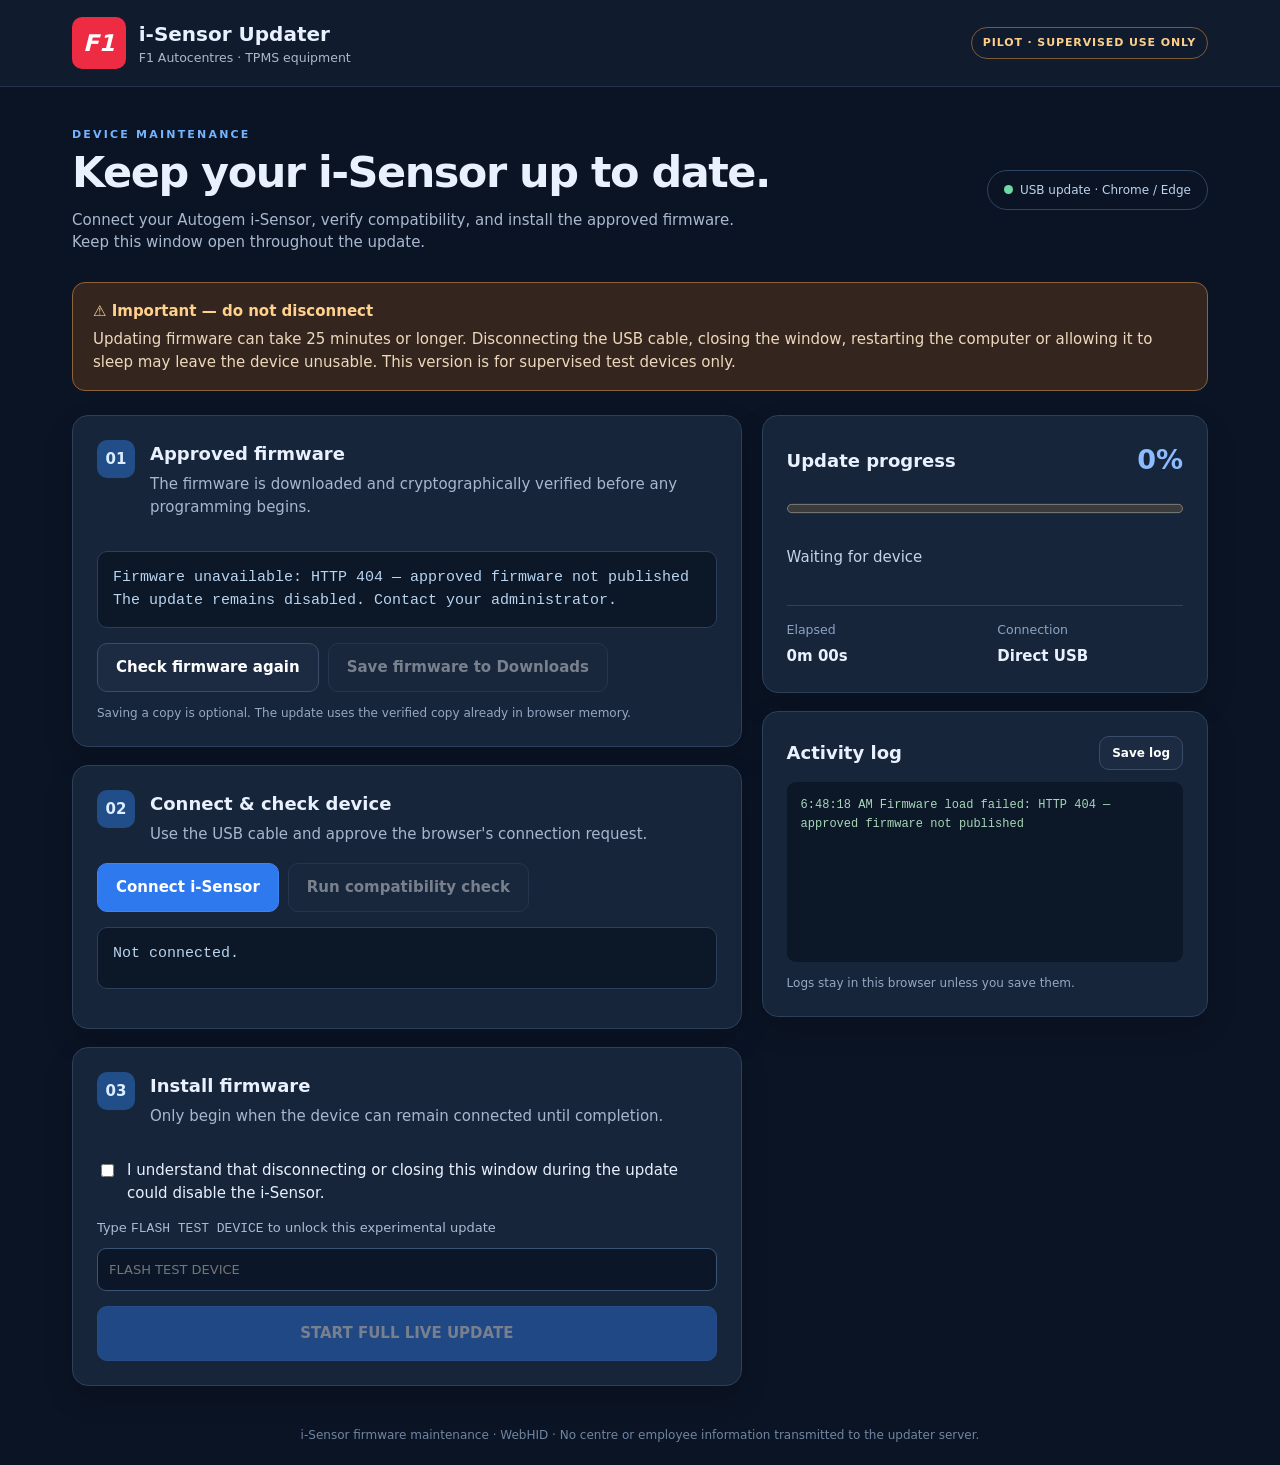
==== isensor/index.html @ 773f0289 "Add F1 i-Sensor firmware updater" ====
<!doctype html><html lang="en-GB"><head><meta charset="utf-8"><meta name="viewport" content="width=device-width,initial-scale=1"><meta name="theme-color" content="#0b1424"><meta name="referrer" content="no-referrer"><title>i-Sensor Firmware Updater | F1 Autocentres</title><link rel="manifest" href="./manifest.webmanifest"><link rel="stylesheet" href="./styles.css"></head><body>
<header class="top"><div class="wrap head"><div class="brand"><span class="logo">F1</span><div><strong>i-Sensor Updater</strong><small>F1 Autocentres · TPMS equipment</small></div></div><span class="chip">PILOT · SUPERVISED USE ONLY</span></div></header>
<main class="wrap"><div class="intro"><div><p class="eyebrow">DEVICE MAINTENANCE</p><h1>Keep your i-Sensor up to date.</h1><p>Connect your Autogem i-Sensor, verify compatibility, and install the approved firmware. Keep this window open throughout the update.</p></div><div class="status"><span class="pulse"></span><span>USB update · Chrome / Edge</span></div></div>
<div class="warning"><strong>⚠ Important — do not disconnect</strong><p>Updating firmware can take 25 minutes or longer. Disconnecting the USB cable, closing the window, restarting the computer or allowing it to sleep may leave the device unusable. This version is for supervised test devices only.</p></div>
<div class="columns"><div class="maincol">
<section class="panel"><div class="step"><span class="number">01</span><div><h2>Approved firmware</h2><p>The firmware is downloaded and cryptographically verified before any programming begins.</p></div></div><pre id="prepared" class="readout">Checking approved firmware…</pre><div class="actions"><button id="reload" class="secondary">Check firmware again</button><button id="download" class="secondary" disabled>Save firmware to Downloads</button></div><p class="hint">Saving a copy is optional. The update uses the verified copy already in browser memory.</p></section>
<section class="panel"><div class="step"><span class="number">02</span><div><h2>Connect & check device</h2><p>Use the USB cable and approve the browser's connection request.</p></div></div><div class="actions"><button id="connect">Connect i-Sensor</button><button id="preflight" disabled class="secondary">Run compatibility check</button></div><pre id="device" class="readout">Not connected.</pre></section>
<section class="panel"><div class="step"><span class="number">03</span><div><h2>Install firmware</h2><p>Only begin when the device can remain connected until completion.</p></div></div><label class="check"><input id="consent" type="checkbox"> I understand that disconnecting or closing this window during the update could disable the i-Sensor.</label><label class="phrase">Type <code>FLASH TEST DEVICE</code> to unlock this experimental update<input id="phrase" autocomplete="off" placeholder="FLASH TEST DEVICE"></label><button id="flash" disabled class="primary">START FULL LIVE UPDATE</button></section>
</div><aside class="sidecol"><section class="panel monitor"><div class="monitor-head"><h2>Update progress</h2><strong id="pct">0%</strong></div><progress id="progress" value="0" max="100"></progress><p id="phase">Waiting for device</p><div class="metrics"><div><small>Elapsed</small><strong id="elapsed">0m 00s</strong></div><div><small>Connection</small><strong>Direct USB</strong></div></div><div id="safety" class="activewarning" hidden>⚠ UPDATE IN PROGRESS — DO NOT CLOSE, REFRESH OR UNPLUG.</div></section><section class="panel"><div class="monitor-head"><h2>Activity log</h2><button id="export" class="secondary small">Save log</button></div><pre id="log" class="log"></pre><p class="hint">Logs stay in this browser unless you save them.</p></section></aside></div><footer>i-Sensor firmware maintenance · WebHID · No centre or employee information transmitted to the updater server.</footer></main><script src="./updater.js" defer></script></body></html>
---- isensor/styles.css ----
*{box-sizing:border-box}body{margin:0;background:#0b1424;color:#e9f1ff;font:15px/1.5 system-ui,-apple-system,Segoe UI,sans-serif}button,input{font:inherit}button{background:#2e79ed;border:1px solid #3d83f2;color:white;border-radius:10px;padding:12px 18px;cursor:pointer;font-weight:700}button:hover:not(:disabled){filter:brightness(1.13)}button:disabled{opacity:.42;cursor:not-allowed}.secondary{background:#1c2b42;border-color:#3a4c67}.small{padding:7px 12px;font-size:12px}.wrap{max-width:1180px;margin:auto;padding:0 22px}.top{border-bottom:1px solid #24334b;background:#101c2e}.head{display:flex;justify-content:space-between;align-items:center;min-height:86px;gap:20px}.brand{display:flex;gap:13px;align-items:center}.brand strong{display:block;font-size:20px}.brand small{display:block;color:#aab9cf}.logo{background:#ed2b42;color:white;font-size:23px;font-weight:900;font-style:italic;padding:9px 11px;border-radius:10px}.chip{font-size:11px;letter-spacing:.08em;font-weight:800;color:#ffcf88;border:1px solid #7d5a31;border-radius:100px;padding:7px 11px}.intro{display:flex;justify-content:space-between;align-items:center;gap:30px;margin:40px 0 28px}.intro h1{font-size:clamp(28px,4vw,43px);line-height:1.15;margin:4px 0 12px;letter-spacing:-.035em}.intro p{color:#a9b9d0;max-width:690px;margin:0}.eyebrow{color:#73b4ff!important;font-size:11px;font-weight:900;letter-spacing:.2em}.status{border:1px solid #304560;border-radius:30px;padding:10px 16px;white-space:nowrap;color:#bdd2ed;font-size:12px}.pulse{display:inline-block;width:9px;height:9px;background:#6fd9a4;border-radius:50%;margin-right:7px}.warning{background:#34261e;border:1px solid #8c633a;border-radius:13px;padding:17px 20px;margin-bottom:24px}.warning strong{color:#ffd18c}.warning p{margin:6px 0 0;color:#eed8bd}.columns{display:grid;grid-template-columns:minmax(0,1.5fr) minmax(310px,1fr);gap:20px}.panel{background:#17253a;border:1px solid #2c405b;border-radius:16px;padding:24px;margin-bottom:18px;box-shadow:0 12px 30px #0002}.step{display:flex;gap:15px;align-items:flex-start}.number{display:grid;place-items:center;min-width:38px;height:38px;background:#214d89;color:#dceeff;border-radius:10px;font-weight:800}.step h2,.panel h2{font-size:18px;margin:0}.step p{color:#a7b7ce;margin:6px 0 18px}.readout{white-space:pre-wrap;overflow-wrap:anywhere;background:#0c1728;border:1px solid #2b3f59;padding:15px;border-radius:10px;color:#b9d4ef;min-height:62px}.actions{display:flex;gap:9px;flex-wrap:wrap}.hint{color:#95a8c2;font-size:12px;margin:12px 0 0}.check{display:flex;align-items:flex-start;gap:10px;margin:14px 0}.check input{margin-top:5px;accent-color:#4c91fa}.phrase{display:block;color:#aabbd2;font-size:13px}.phrase input{display:block;margin:9px 0 15px;background:#0b1729;border:1px solid #3b5472;border-radius:9px;padding:11px;color:white;width:100%}.primary{width:100%;padding:15px}.monitor-head{display:flex;justify-content:space-between;align-items:center;gap:10px}.monitor-head strong{font-size:27px;color:#8cbcff}progress{width:100%;height:19px;margin:18px 0 10px;accent-color:#3989ff}.monitor #phase{color:#c4d3e8;min-height:44px}.metrics{display:flex;gap:25px;border-top:1px solid #2e415a;padding-top:15px}.metrics div{flex:1}.metrics small{display:block;color:#8ca4c3}.metrics strong{display:block;margin-top:5px}.activewarning{background:#562b24;border:1px solid #e18a55;border-radius:9px;padding:12px;margin-top:20px;font-weight:900;color:#ffe1c6}.log{white-space:pre-wrap;overflow-wrap:anywhere;max-height:360px;min-height:180px;overflow:auto;font:12px/1.65 ui-monospace,Consolas,monospace;color:#a8d6b9;background:#0c1728;padding:14px;border-radius:9px}footer{text-align:center;padding:22px;color:#7185a1;font-size:12px}@media(max-width:820px){.columns{grid-template-columns:1fr}.intro{display:block}.status{display:inline-block;margin-top:20px}.chip{font-size:9px}.panel{padding:18px}}
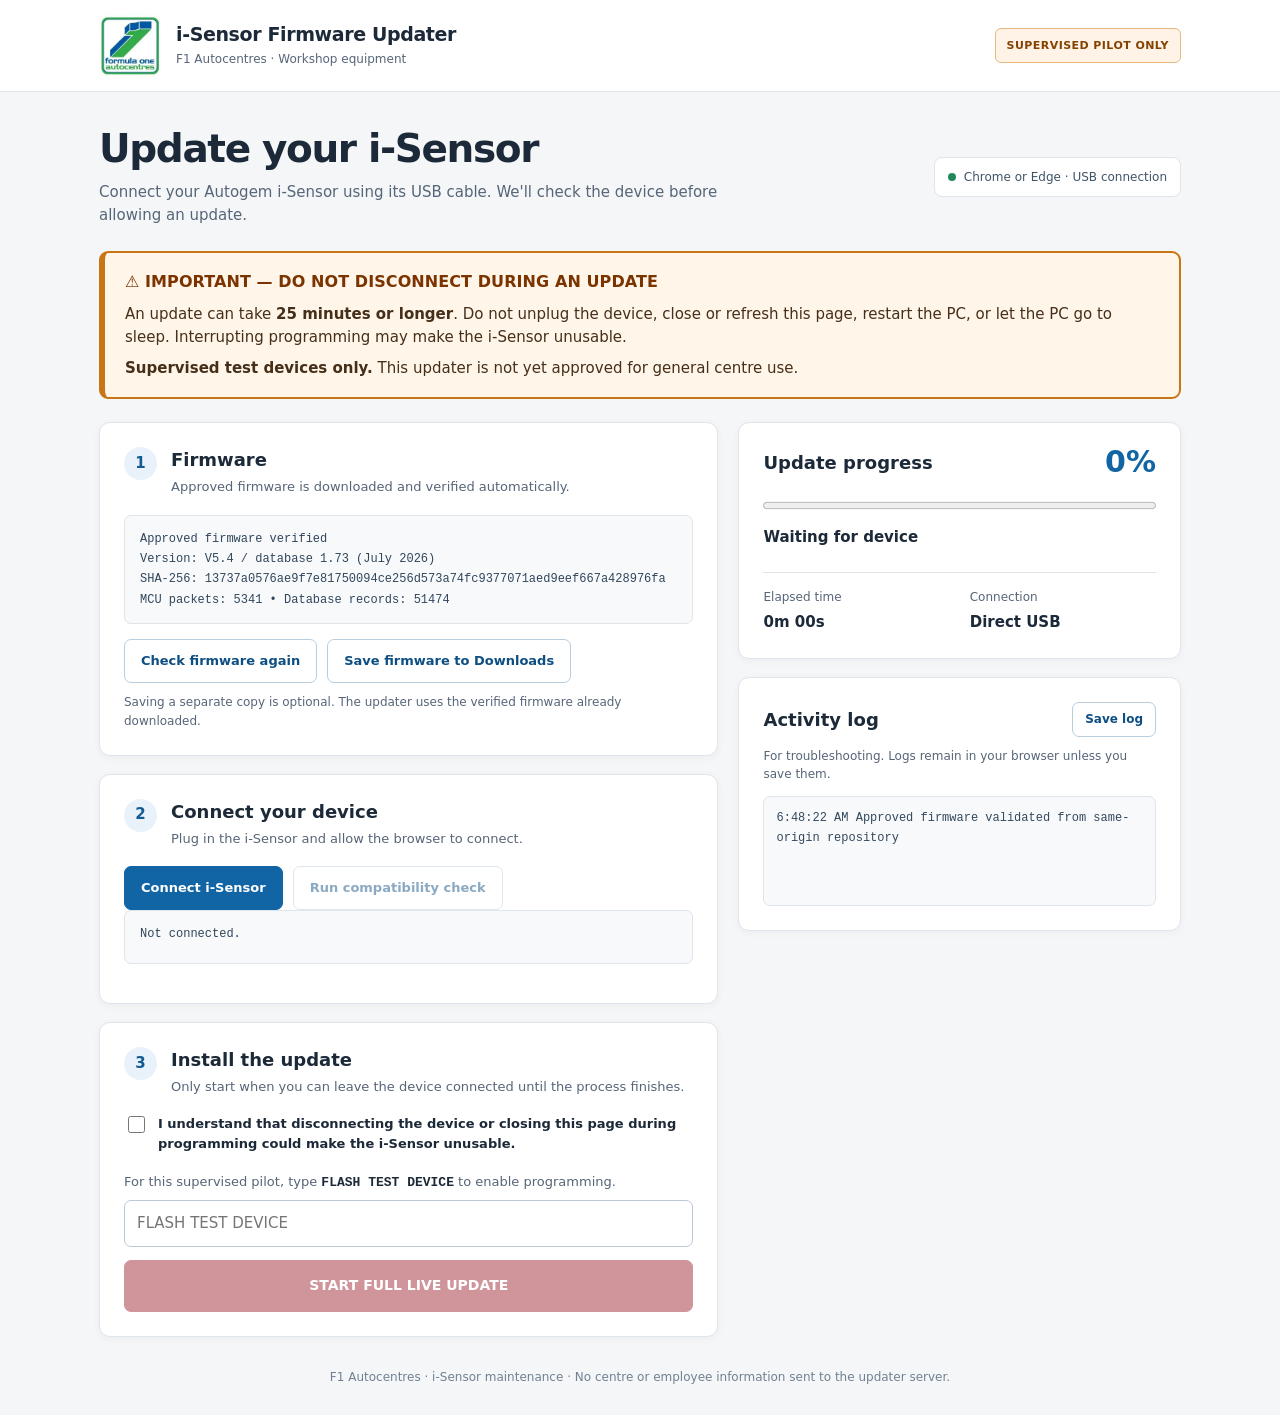
==== commit 660b973e: "Add F1 i-Sensor firmware updater v4" ====
--- a/isensor/index.html
+++ b/isensor/index.html
@@ -1,9 +1,81 @@
-<!doctype html><html lang="en-GB"><head><meta charset="utf-8"><meta name="viewport" content="width=device-width,initial-scale=1"><meta name="theme-color" content="#0b1424"><meta name="referrer" content="no-referrer"><title>i-Sensor Firmware Updater | F1 Autocentres</title><link rel="manifest" href="./manifest.webmanifest"><link rel="stylesheet" href="./styles.css"></head><body>
-<header class="top"><div class="wrap head"><div class="brand"><span class="logo">F1</span><div><strong>i-Sensor Updater</strong><small>F1 Autocentres · TPMS equipment</small></div></div><span class="chip">PILOT · SUPERVISED USE ONLY</span></div></header>
-<main class="wrap"><div class="intro"><div><p class="eyebrow">DEVICE MAINTENANCE</p><h1>Keep your i-Sensor up to date.</h1><p>Connect your Autogem i-Sensor, verify compatibility, and install the approved firmware. Keep this window open throughout the update.</p></div><div class="status"><span class="pulse"></span><span>USB update · Chrome / Edge</span></div></div>
-<div class="warning"><strong>⚠ Important — do not disconnect</strong><p>Updating firmware can take 25 minutes or longer. Disconnecting the USB cable, closing the window, restarting the computer or allowing it to sleep may leave the device unusable. This version is for supervised test devices only.</p></div>
-<div class="columns"><div class="maincol">
-<section class="panel"><div class="step"><span class="number">01</span><div><h2>Approved firmware</h2><p>The firmware is downloaded and cryptographically verified before any programming begins.</p></div></div><pre id="prepared" class="readout">Checking approved firmware…</pre><div class="actions"><button id="reload" class="secondary">Check firmware again</button><button id="download" class="secondary" disabled>Save firmware to Downloads</button></div><p class="hint">Saving a copy is optional. The update uses the verified copy already in browser memory.</p></section>
-<section class="panel"><div class="step"><span class="number">02</span><div><h2>Connect & check device</h2><p>Use the USB cable and approve the browser's connection request.</p></div></div><div class="actions"><button id="connect">Connect i-Sensor</button><button id="preflight" disabled class="secondary">Run compatibility check</button></div><pre id="device" class="readout">Not connected.</pre></section>
-<section class="panel"><div class="step"><span class="number">03</span><div><h2>Install firmware</h2><p>Only begin when the device can remain connected until completion.</p></div></div><label class="check"><input id="consent" type="checkbox"> I understand that disconnecting or closing this window during the update could disable the i-Sensor.</label><label class="phrase">Type <code>FLASH TEST DEVICE</code> to unlock this experimental update<input id="phrase" autocomplete="off" placeholder="FLASH TEST DEVICE"></label><button id="flash" disabled class="primary">START FULL LIVE UPDATE</button></section>
-</div><aside class="sidecol"><section class="panel monitor"><div class="monitor-head"><h2>Update progress</h2><strong id="pct">0%</strong></div><progress id="progress" value="0" max="100"></progress><p id="phase">Waiting for device</p><div class="metrics"><div><small>Elapsed</small><strong id="elapsed">0m 00s</strong></div><div><small>Connection</small><strong>Direct USB</strong></div></div><div id="safety" class="activewarning" hidden>⚠ UPDATE IN PROGRESS — DO NOT CLOSE, REFRESH OR UNPLUG.</div></section><section class="panel"><div class="monitor-head"><h2>Activity log</h2><button id="export" class="secondary small">Save log</button></div><pre id="log" class="log"></pre><p class="hint">Logs stay in this browser unless you save them.</p></section></aside></div><footer>i-Sensor firmware maintenance · WebHID · No centre or employee information transmitted to the updater server.</footer></main><script src="./updater.js" defer></script></body></html>+<!doctype html>
+<html lang="en-GB">
+<head>
+  <meta charset="utf-8">
+  <meta name="viewport" content="width=device-width, initial-scale=1">
+  <meta name="theme-color" content="#ffffff">
+  <meta name="referrer" content="no-referrer">
+  <title>i-Sensor Firmware Updater | F1 Autocentres</title>
+  <link rel="manifest" href="./manifest.webmanifest">
+  <link rel="stylesheet" href="./styles.css">
+</head>
+<body>
+  <header class="top">
+    <div class="wrap head">
+      <div class="brand">
+        <img class="logo" src="./f1-autocentres-logo.webp" alt="Formula One Autocentres" width="62" height="67">
+        <div><strong>i-Sensor Firmware Updater</strong><small>F1 Autocentres · Workshop equipment</small></div>
+      </div>
+      <span class="chip">SUPERVISED PILOT ONLY</span>
+    </div>
+  </header>
+
+  <main class="wrap">
+    <div class="intro">
+      <div>
+        <h1>Update your i-Sensor</h1>
+        <p>Connect your Autogem i-Sensor using its USB cable. We'll check the device before allowing an update.</p>
+      </div>
+      <div class="status"><span class="pulse"></span>Chrome or Edge · USB connection</div>
+    </div>
+
+    <div class="warning" role="alert">
+      <strong>⚠ IMPORTANT — DO NOT DISCONNECT DURING AN UPDATE</strong>
+      <p>An update can take <b>25 minutes or longer</b>. Do not unplug the device, close or refresh this page, restart the PC, or let the PC go to sleep. Interrupting programming may make the i-Sensor unusable.</p>
+      <p><b>Supervised test devices only.</b> This updater is not yet approved for general centre use.</p>
+    </div>
+
+    <div class="columns">
+      <div class="maincol">
+        <section class="panel">
+          <div class="step"><span class="number">1</span><div><h2>Firmware</h2><p>Approved firmware is downloaded and verified automatically.</p></div></div>
+          <pre id="prepared" class="readout" aria-live="polite">Checking approved firmware…</pre>
+          <div class="actions"><button id="reload" class="secondary">Check firmware again</button><button id="download" class="secondary" disabled>Save firmware to Downloads</button></div>
+          <p class="hint">Saving a separate copy is optional. The updater uses the verified firmware already downloaded.</p>
+        </section>
+
+        <section class="panel">
+          <div class="step"><span class="number">2</span><div><h2>Connect your device</h2><p>Plug in the i-Sensor and allow the browser to connect.</p></div></div>
+          <div class="actions"><button id="connect">Connect i-Sensor</button><button id="preflight" class="secondary" disabled>Run compatibility check</button></div>
+          <pre id="device" class="readout" aria-live="polite">Not connected.</pre>
+        </section>
+
+        <section class="panel install-panel">
+          <div class="step"><span class="number">3</span><div><h2>Install the update</h2><p>Only start when you can leave the device connected until the process finishes.</p></div></div>
+          <label class="check"><input id="consent" type="checkbox"><span>I understand that disconnecting the device or closing this page during programming could make the i-Sensor unusable.</span></label>
+          <label class="phrase" for="phrase">For this supervised pilot, type <code>FLASH TEST DEVICE</code> to enable programming.</label>
+          <input id="phrase" autocomplete="off" placeholder="FLASH TEST DEVICE">
+          <button id="flash" class="primary" disabled>START FULL LIVE UPDATE</button>
+        </section>
+      </div>
+
+      <aside class="sidecol">
+        <section class="panel monitor">
+          <div class="monitor-head"><h2>Update progress</h2><strong id="pct">0%</strong></div>
+          <progress id="progress" value="0" max="100"></progress>
+          <p id="phase" aria-live="polite">Waiting for device</p>
+          <div class="metrics"><div><small>Elapsed time</small><strong id="elapsed">0m 00s</strong></div><div><small>Connection</small><strong>Direct USB</strong></div></div>
+          <div id="safety" class="activewarning" role="alert" hidden>⚠ UPDATE IN PROGRESS — DO NOT CLOSE, REFRESH OR UNPLUG.</div>
+        </section>
+        <section class="panel technical">
+          <div class="monitor-head"><h2>Activity log</h2><button id="export" class="secondary small">Save log</button></div>
+          <p class="hint">For troubleshooting. Logs remain in your browser unless you save them.</p>
+          <pre id="log" class="log" aria-live="off"></pre>
+        </section>
+      </aside>
+    </div>
+    <footer>F1 Autocentres · i-Sensor maintenance · No centre or employee information sent to the updater server.</footer>
+  </main>
+  <script src="./updater.js" defer></script>
+</body>
+</html>
--- a/isensor/styles.css
+++ b/isensor/styles.css
@@ -1 +1,55 @@
-*{box-sizing:border-box}body{margin:0;background:#0b1424;color:#e9f1ff;font:15px/1.5 system-ui,-apple-system,Segoe UI,sans-serif}button,input{font:inherit}button{background:#2e79ed;border:1px solid #3d83f2;color:white;border-radius:10px;padding:12px 18px;cursor:pointer;font-weight:700}button:hover:not(:disabled){filter:brightness(1.13)}button:disabled{opacity:.42;cursor:not-allowed}.secondary{background:#1c2b42;border-color:#3a4c67}.small{padding:7px 12px;font-size:12px}.wrap{max-width:1180px;margin:auto;padding:0 22px}.top{border-bottom:1px solid #24334b;background:#101c2e}.head{display:flex;justify-content:space-between;align-items:center;min-height:86px;gap:20px}.brand{display:flex;gap:13px;align-items:center}.brand strong{display:block;font-size:20px}.brand small{display:block;color:#aab9cf}.logo{background:#ed2b42;color:white;font-size:23px;font-weight:900;font-style:italic;padding:9px 11px;border-radius:10px}.chip{font-size:11px;letter-spacing:.08em;font-weight:800;color:#ffcf88;border:1px solid #7d5a31;border-radius:100px;padding:7px 11px}.intro{display:flex;justify-content:space-between;align-items:center;gap:30px;margin:40px 0 28px}.intro h1{font-size:clamp(28px,4vw,43px);line-height:1.15;margin:4px 0 12px;letter-spacing:-.035em}.intro p{color:#a9b9d0;max-width:690px;margin:0}.eyebrow{color:#73b4ff!important;font-size:11px;font-weight:900;letter-spacing:.2em}.status{border:1px solid #304560;border-radius:30px;padding:10px 16px;white-space:nowrap;color:#bdd2ed;font-size:12px}.pulse{display:inline-block;width:9px;height:9px;background:#6fd9a4;border-radius:50%;margin-right:7px}.warning{background:#34261e;border:1px solid #8c633a;border-radius:13px;padding:17px 20px;margin-bottom:24px}.warning strong{color:#ffd18c}.warning p{margin:6px 0 0;color:#eed8bd}.columns{display:grid;grid-template-columns:minmax(0,1.5fr) minmax(310px,1fr);gap:20px}.panel{background:#17253a;border:1px solid #2c405b;border-radius:16px;padding:24px;margin-bottom:18px;box-shadow:0 12px 30px #0002}.step{display:flex;gap:15px;align-items:flex-start}.number{display:grid;place-items:center;min-width:38px;height:38px;background:#214d89;color:#dceeff;border-radius:10px;font-weight:800}.step h2,.panel h2{font-size:18px;margin:0}.step p{color:#a7b7ce;margin:6px 0 18px}.readout{white-space:pre-wrap;overflow-wrap:anywhere;background:#0c1728;border:1px solid #2b3f59;padding:15px;border-radius:10px;color:#b9d4ef;min-height:62px}.actions{display:flex;gap:9px;flex-wrap:wrap}.hint{color:#95a8c2;font-size:12px;margin:12px 0 0}.check{display:flex;align-items:flex-start;gap:10px;margin:14px 0}.check input{margin-top:5px;accent-color:#4c91fa}.phrase{display:block;color:#aabbd2;font-size:13px}.phrase input{display:block;margin:9px 0 15px;background:#0b1729;border:1px solid #3b5472;border-radius:9px;padding:11px;color:white;width:100%}.primary{width:100%;padding:15px}.monitor-head{display:flex;justify-content:space-between;align-items:center;gap:10px}.monitor-head strong{font-size:27px;color:#8cbcff}progress{width:100%;height:19px;margin:18px 0 10px;accent-color:#3989ff}.monitor #phase{color:#c4d3e8;min-height:44px}.metrics{display:flex;gap:25px;border-top:1px solid #2e415a;padding-top:15px}.metrics div{flex:1}.metrics small{display:block;color:#8ca4c3}.metrics strong{display:block;margin-top:5px}.activewarning{background:#562b24;border:1px solid #e18a55;border-radius:9px;padding:12px;margin-top:20px;font-weight:900;color:#ffe1c6}.log{white-space:pre-wrap;overflow-wrap:anywhere;max-height:360px;min-height:180px;overflow:auto;font:12px/1.65 ui-monospace,Consolas,monospace;color:#a8d6b9;background:#0c1728;padding:14px;border-radius:9px}footer{text-align:center;padding:22px;color:#7185a1;font-size:12px}@media(max-width:820px){.columns{grid-template-columns:1fr}.intro{display:block}.status{display:inline-block;margin-top:20px}.chip{font-size:9px}.panel{padding:18px}}+:root{color-scheme:light;--ink:#1c2938;--muted:#576578;--line:#dfe5eb;--blue:#1265a5;--blue-dark:#0d4e83;--red:#a31f2b;--bg:#f4f6f8;--panel:#fff}
+*{box-sizing:border-box}
+body{margin:0;background:var(--bg);color:var(--ink);font:15px/1.55 system-ui,-apple-system,"Segoe UI",Arial,sans-serif}
+button,input{font:inherit}
+.wrap{max-width:1130px;margin:auto;padding:0 24px}
+.top{background:#fff;border-bottom:1px solid var(--line)}
+.head{min-height:91px;display:flex;align-items:center;justify-content:space-between;gap:20px}
+.brand{display:flex;align-items:center;gap:15px;min-width:0}
+.logo{width:62px;height:67px;object-fit:contain;flex-shrink:0}
+.brand strong{display:block;font-size:19px;line-height:1.3;letter-spacing:-.02em}
+.brand small{display:block;color:var(--muted);font-size:12px;margin-top:3px}
+.chip{display:inline-block;background:#fff3e7;border:1px solid #e8b87d;color:#844200;border-radius:6px;padding:8px 11px;font-size:11px;font-weight:800;letter-spacing:.04em;white-space:nowrap}
+.intro{display:flex;align-items:center;justify-content:space-between;gap:25px;margin:34px 0 23px}
+.intro h1{font-size:clamp(28px,3.6vw,39px);line-height:1.16;letter-spacing:-.035em;margin:0 0 10px}
+.intro p{max-width:670px;margin:0;color:var(--muted)}
+.status{flex-shrink:0;color:#3f5368;border:1px solid var(--line);background:#fff;border-radius:8px;padding:10px 13px;font-size:12px}
+.pulse{display:inline-block;width:8px;height:8px;border-radius:50%;background:#23885c;margin-right:8px}
+.warning{background:#fff5e9;border:2px solid #c87516;border-left-width:6px;border-radius:9px;padding:17px 20px;margin-bottom:23px}
+.warning strong{display:block;font-size:16px;color:#7b3300;letter-spacing:.005em}
+.warning p{margin:8px 0 0;color:#462f19}
+.columns{display:grid;grid-template-columns:minmax(0,1.4fr) minmax(310px,1fr);gap:20px;align-items:start}
+.panel{background:var(--panel);border:1px solid var(--line);border-radius:11px;padding:24px;margin-bottom:18px;box-shadow:0 2px 9px #1c29380a}
+.step{display:flex;align-items:flex-start;gap:14px;margin-bottom:17px}
+.number{display:grid;place-items:center;flex:0 0 33px;height:33px;border-radius:50%;background:#e9f2fa;color:#125b93;font-weight:800}
+.step h2,.panel h2{font-size:18px;margin:0;line-height:1.4}
+.step p{color:var(--muted);margin:5px 0 0;font-size:13px}
+.readout{white-space:pre-wrap;overflow-wrap:anywhere;max-height:230px;overflow:auto;background:#f7f9fb;border:1px solid var(--line);padding:13px 15px;border-radius:7px;color:#31465b;min-height:54px;font:12px/1.7 ui-monospace,SFMono-Regular,Consolas,monospace;margin:0 0 15px}
+.actions{display:flex;flex-wrap:wrap;gap:10px}
+button{background:var(--blue);border:1px solid var(--blue);color:white;border-radius:7px;padding:11px 16px;cursor:pointer;font-weight:700;font-size:13px;min-height:43px}
+button:hover:not(:disabled){background:var(--blue-dark);border-color:var(--blue-dark)}
+button:focus-visible,input:focus-visible{outline:3px solid #77b6e4;outline-offset:2px}
+button:disabled{opacity:.48;cursor:not-allowed}
+button.secondary{background:#fff;color:var(--blue-dark);border-color:#b9cddd}
+button.secondary:hover:not(:disabled){background:#edf5fb}
+button.small{font-size:12px;padding:7px 12px;min-height:34px}
+.hint{font-size:12px;color:var(--muted);margin:10px 0 0}
+.check{display:flex;align-items:flex-start;gap:10px;margin:13px 0 17px;font-size:13px;font-weight:600}
+.check input{width:17px;height:17px;flex-shrink:0;margin-top:2px;accent-color:var(--blue)}
+.phrase{display:block;font-size:13px;color:var(--muted);margin-bottom:7px}
+.phrase code{color:var(--ink);font-weight:800}
+#phrase{display:block;width:100%;padding:11px 12px;background:#fff;color:var(--ink);border:1px solid #b9c8d6;border-radius:7px;margin-bottom:13px}
+.primary{width:100%;background:#9d2430;border-color:#9d2430;padding:14px 18px;font-size:14px}
+.primary:hover:not(:disabled){background:#7c1924;border-color:#7c1924}
+.monitor-head{display:flex;align-items:center;justify-content:space-between;gap:10px}
+.monitor-head strong{font-size:30px;line-height:1;color:var(--blue);font-variant-numeric:tabular-nums}
+progress{display:block;width:100%;height:15px;margin:21px 0 13px;accent-color:#2076b3}
+#phase{font-weight:600;min-height:28px;margin:0 0 18px}
+.metrics{display:flex;gap:20px;border-top:1px solid var(--line);padding-top:15px}
+.metrics div{flex:1}.metrics small{display:block;color:var(--muted);font-size:12px}.metrics strong{display:block;margin-top:4px}
+.activewarning{background:#fff0ed;border:2px solid #b3261e;color:#8a1712;border-radius:7px;padding:13px;margin-top:18px;font-weight:900}
+[hidden]{display:none!important}
+.log{white-space:pre-wrap;overflow-wrap:anywhere;overflow:auto;max-height:270px;min-height:110px;background:#f7f9fb;border:1px solid var(--line);border-radius:7px;padding:12px;color:#34495d;font:12px/1.65 ui-monospace,Consolas,monospace;margin:12px 0 0}
+footer{text-align:center;color:#718092;font-size:12px;padding:13px 0 30px}
+@media(max-width:850px){.columns{grid-template-columns:1fr}.intro{display:block}.status{display:inline-block;margin-top:16px}.panel{padding:19px}}
+@media(max-width:530px){.wrap{padding:0 15px}.head{min-height:82px}.logo{width:48px;height:52px}.brand strong{font-size:15px}.brand small{font-size:11px}.chip{font-size:9px;padding:6px}.intro{margin:25px 0 20px}.warning{padding:14px}.actions button{flex:1 1 100%}}
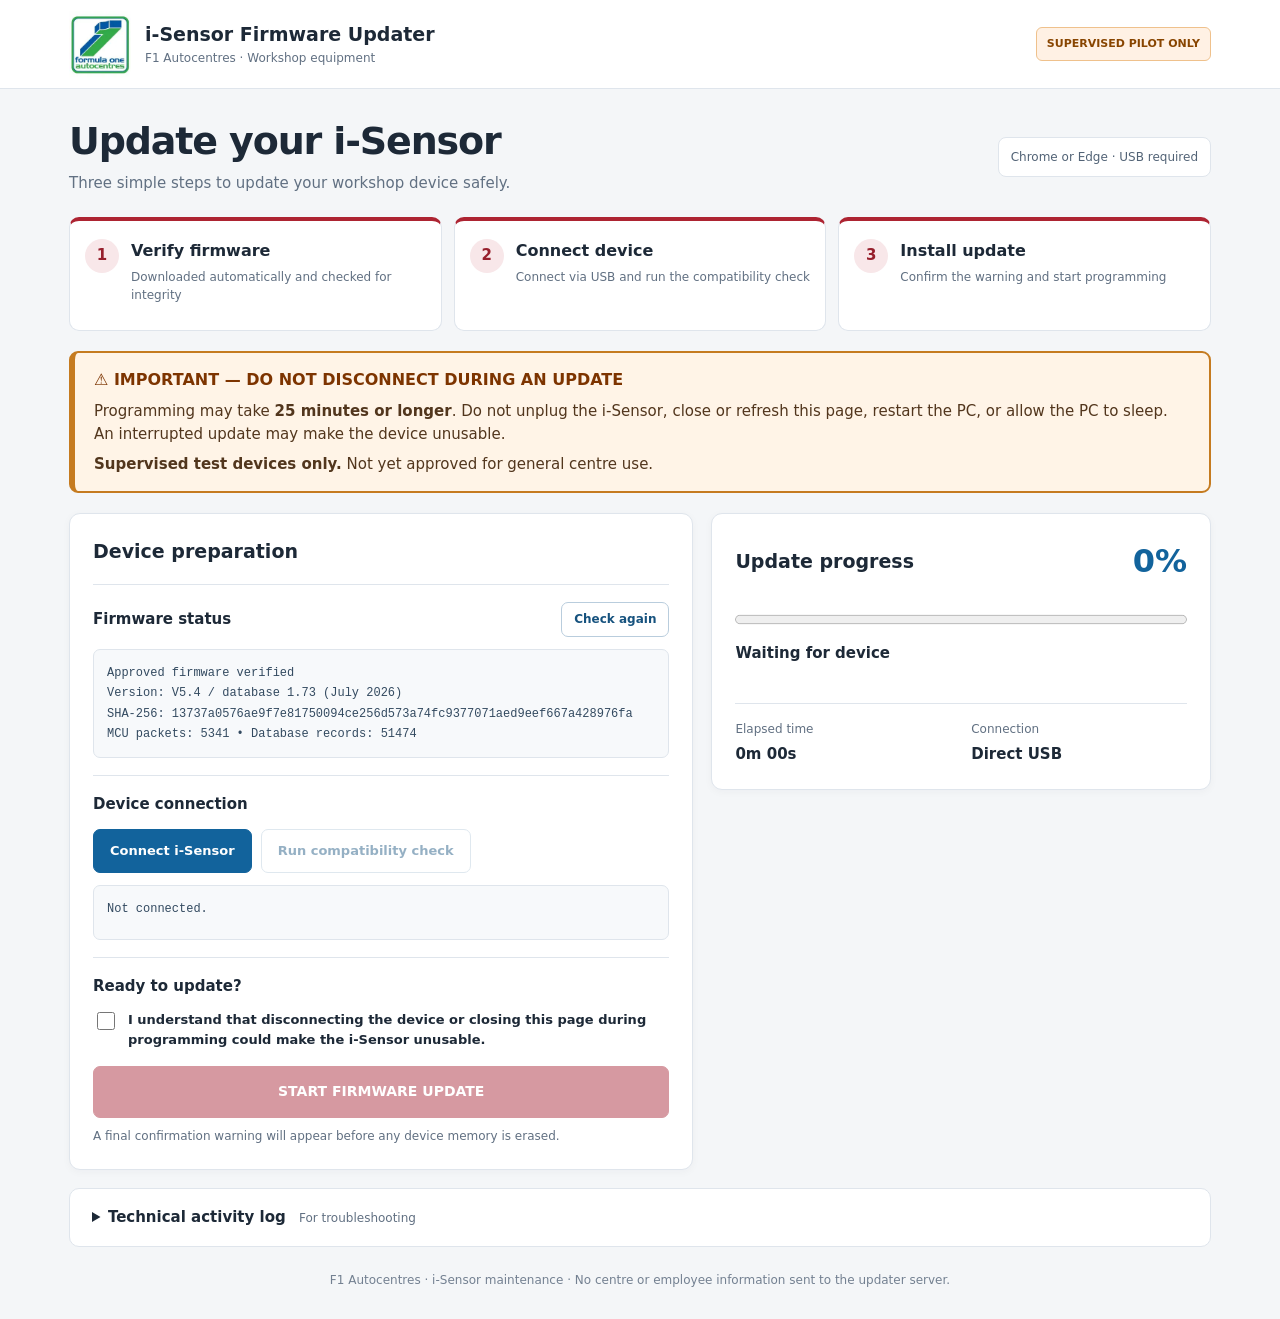
==== commit 6b48e047: "Add F1 i-Sensor firmware updater v5" ====
--- a/isensor/index.html
+++ b/isensor/index.html
@@ -1,81 +1,38 @@
 <!doctype html>
 <html lang="en-GB">
 <head>
-  <meta charset="utf-8">
-  <meta name="viewport" content="width=device-width, initial-scale=1">
-  <meta name="theme-color" content="#ffffff">
-  <meta name="referrer" content="no-referrer">
-  <title>i-Sensor Firmware Updater | F1 Autocentres</title>
-  <link rel="manifest" href="./manifest.webmanifest">
-  <link rel="stylesheet" href="./styles.css">
+<meta charset="utf-8">
+<meta name="viewport" content="width=device-width,initial-scale=1">
+<meta name="theme-color" content="#ffffff">
+<meta name="referrer" content="no-referrer">
+<title>i-Sensor Firmware Updater | F1 Autocentres</title>
+<link rel="manifest" href="./manifest.webmanifest">
+<link rel="stylesheet" href="./styles.css">
 </head>
 <body>
-  <header class="top">
-    <div class="wrap head">
-      <div class="brand">
-        <img class="logo" src="./f1-autocentres-logo.webp" alt="Formula One Autocentres" width="62" height="67">
-        <div><strong>i-Sensor Firmware Updater</strong><small>F1 Autocentres · Workshop equipment</small></div>
-      </div>
-      <span class="chip">SUPERVISED PILOT ONLY</span>
-    </div>
-  </header>
-
-  <main class="wrap">
-    <div class="intro">
-      <div>
-        <h1>Update your i-Sensor</h1>
-        <p>Connect your Autogem i-Sensor using its USB cable. We'll check the device before allowing an update.</p>
-      </div>
-      <div class="status"><span class="pulse"></span>Chrome or Edge · USB connection</div>
-    </div>
-
-    <div class="warning" role="alert">
-      <strong>⚠ IMPORTANT — DO NOT DISCONNECT DURING AN UPDATE</strong>
-      <p>An update can take <b>25 minutes or longer</b>. Do not unplug the device, close or refresh this page, restart the PC, or let the PC go to sleep. Interrupting programming may make the i-Sensor unusable.</p>
-      <p><b>Supervised test devices only.</b> This updater is not yet approved for general centre use.</p>
-    </div>
-
-    <div class="columns">
-      <div class="maincol">
-        <section class="panel">
-          <div class="step"><span class="number">1</span><div><h2>Firmware</h2><p>Approved firmware is downloaded and verified automatically.</p></div></div>
-          <pre id="prepared" class="readout" aria-live="polite">Checking approved firmware…</pre>
-          <div class="actions"><button id="reload" class="secondary">Check firmware again</button><button id="download" class="secondary" disabled>Save firmware to Downloads</button></div>
-          <p class="hint">Saving a separate copy is optional. The updater uses the verified firmware already downloaded.</p>
-        </section>
-
-        <section class="panel">
-          <div class="step"><span class="number">2</span><div><h2>Connect your device</h2><p>Plug in the i-Sensor and allow the browser to connect.</p></div></div>
-          <div class="actions"><button id="connect">Connect i-Sensor</button><button id="preflight" class="secondary" disabled>Run compatibility check</button></div>
-          <pre id="device" class="readout" aria-live="polite">Not connected.</pre>
-        </section>
-
-        <section class="panel install-panel">
-          <div class="step"><span class="number">3</span><div><h2>Install the update</h2><p>Only start when you can leave the device connected until the process finishes.</p></div></div>
-          <label class="check"><input id="consent" type="checkbox"><span>I understand that disconnecting the device or closing this page during programming could make the i-Sensor unusable.</span></label>
-          <label class="phrase" for="phrase">For this supervised pilot, type <code>FLASH TEST DEVICE</code> to enable programming.</label>
-          <input id="phrase" autocomplete="off" placeholder="FLASH TEST DEVICE">
-          <button id="flash" class="primary" disabled>START FULL LIVE UPDATE</button>
-        </section>
-      </div>
-
-      <aside class="sidecol">
-        <section class="panel monitor">
-          <div class="monitor-head"><h2>Update progress</h2><strong id="pct">0%</strong></div>
-          <progress id="progress" value="0" max="100"></progress>
-          <p id="phase" aria-live="polite">Waiting for device</p>
-          <div class="metrics"><div><small>Elapsed time</small><strong id="elapsed">0m 00s</strong></div><div><small>Connection</small><strong>Direct USB</strong></div></div>
-          <div id="safety" class="activewarning" role="alert" hidden>⚠ UPDATE IN PROGRESS — DO NOT CLOSE, REFRESH OR UNPLUG.</div>
-        </section>
-        <section class="panel technical">
-          <div class="monitor-head"><h2>Activity log</h2><button id="export" class="secondary small">Save log</button></div>
-          <p class="hint">For troubleshooting. Logs remain in your browser unless you save them.</p>
-          <pre id="log" class="log" aria-live="off"></pre>
-        </section>
-      </aside>
-    </div>
-    <footer>F1 Autocentres · i-Sensor maintenance · No centre or employee information sent to the updater server.</footer>
-  </main>
-  <script src="./updater.js" defer></script>
-</body>
-</html>
+<header class="top"><div class="wrap head">
+<div class="brand"><img class="logo" src="./f1-autocentres-logo.webp" alt="F1 Autocentres" width="62" height="67"><div><strong>i-Sensor Firmware Updater</strong><small>F1 Autocentres · Workshop equipment</small></div></div>
+<span class="chip">SUPERVISED PILOT ONLY</span>
+</div></header>
+<main class="wrap">
+<div class="intro"><div><h1>Update your i-Sensor</h1><p>Three simple steps to update your workshop device safely.</p></div><span class="browser">Chrome or Edge · USB required</span></div>
+<div class="steps" aria-label="Update steps">
+<section class="step-card"><span class="step-number">1</span><div><h2>Verify firmware</h2><p>Downloaded automatically and checked for integrity</p></div></section>
+<section class="step-card"><span class="step-number">2</span><div><h2>Connect device</h2><p>Connect via USB and run the compatibility check</p></div></section>
+<section class="step-card"><span class="step-number">3</span><div><h2>Install update</h2><p>Confirm the warning and start programming</p></div></section>
+</div>
+<div class="warning" role="alert"><strong>⚠ IMPORTANT — DO NOT DISCONNECT DURING AN UPDATE</strong><p>Programming may take <b>25 minutes or longer</b>. Do not unplug the i-Sensor, close or refresh this page, restart the PC, or allow the PC to sleep. An interrupted update may make the device unusable.</p><p><b>Supervised test devices only.</b> Not yet approved for general centre use.</p></div>
+<div class="workspace">
+<section class="panel operations">
+<h2>Device preparation</h2>
+<div class="mini-section"><div class="section-head"><h3>Firmware status</h3><button id="reload" class="secondary small">Check again</button></div><pre id="prepared" class="readout" aria-live="polite">Checking approved firmware…</pre></div>
+<div class="mini-section"><h3>Device connection</h3><div class="actions"><button id="connect">Connect i-Sensor</button><button id="preflight" class="secondary" disabled>Run compatibility check</button></div><pre id="device" class="readout" aria-live="polite">Not connected.</pre></div>
+<div class="mini-section install"><h3>Ready to update?</h3><label class="check"><input id="consent" type="checkbox"><span>I understand that disconnecting the device or closing this page during programming could make the i-Sensor unusable.</span></label><button id="flash" class="primary" disabled>START FIRMWARE UPDATE</button><p class="hint">A final confirmation warning will appear before any device memory is erased.</p></div>
+</section>
+<section class="panel monitor"><div class="monitor-head"><h2>Update progress</h2><strong id="pct">0%</strong></div><progress id="progress" value="0" max="100"></progress><p id="phase" aria-live="polite">Waiting for device</p><div class="metrics"><div><small>Elapsed time</small><strong id="elapsed">0m 00s</strong></div><div><small>Connection</small><strong>Direct USB</strong></div></div><div id="safety" class="activewarning" role="alert" hidden>⚠ UPDATE IN PROGRESS — DO NOT CLOSE, REFRESH OR UNPLUG.</div></section>
+</div>
+<details class="technical"><summary>Technical activity log <span>For troubleshooting</span></summary><div class="technical-inner"><div class="section-head"><p>Logs stay in your browser unless you save them.</p><button id="export" class="secondary small">Save log</button></div><pre id="log" class="log" aria-live="off"></pre></div></details>
+<footer>F1 Autocentres · i-Sensor maintenance · No centre or employee information sent to the updater server.</footer>
+</main>
+<script src="./updater.js" defer></script>
+</body></html>
--- a/isensor/styles.css
+++ b/isensor/styles.css
@@ -1,55 +1,8 @@
-:root{color-scheme:light;--ink:#1c2938;--muted:#576578;--line:#dfe5eb;--blue:#1265a5;--blue-dark:#0d4e83;--red:#a31f2b;--bg:#f4f6f8;--panel:#fff}
-*{box-sizing:border-box}
-body{margin:0;background:var(--bg);color:var(--ink);font:15px/1.55 system-ui,-apple-system,"Segoe UI",Arial,sans-serif}
-button,input{font:inherit}
-.wrap{max-width:1130px;margin:auto;padding:0 24px}
-.top{background:#fff;border-bottom:1px solid var(--line)}
-.head{min-height:91px;display:flex;align-items:center;justify-content:space-between;gap:20px}
-.brand{display:flex;align-items:center;gap:15px;min-width:0}
-.logo{width:62px;height:67px;object-fit:contain;flex-shrink:0}
-.brand strong{display:block;font-size:19px;line-height:1.3;letter-spacing:-.02em}
-.brand small{display:block;color:var(--muted);font-size:12px;margin-top:3px}
-.chip{display:inline-block;background:#fff3e7;border:1px solid #e8b87d;color:#844200;border-radius:6px;padding:8px 11px;font-size:11px;font-weight:800;letter-spacing:.04em;white-space:nowrap}
-.intro{display:flex;align-items:center;justify-content:space-between;gap:25px;margin:34px 0 23px}
-.intro h1{font-size:clamp(28px,3.6vw,39px);line-height:1.16;letter-spacing:-.035em;margin:0 0 10px}
-.intro p{max-width:670px;margin:0;color:var(--muted)}
-.status{flex-shrink:0;color:#3f5368;border:1px solid var(--line);background:#fff;border-radius:8px;padding:10px 13px;font-size:12px}
-.pulse{display:inline-block;width:8px;height:8px;border-radius:50%;background:#23885c;margin-right:8px}
-.warning{background:#fff5e9;border:2px solid #c87516;border-left-width:6px;border-radius:9px;padding:17px 20px;margin-bottom:23px}
-.warning strong{display:block;font-size:16px;color:#7b3300;letter-spacing:.005em}
-.warning p{margin:8px 0 0;color:#462f19}
-.columns{display:grid;grid-template-columns:minmax(0,1.4fr) minmax(310px,1fr);gap:20px;align-items:start}
-.panel{background:var(--panel);border:1px solid var(--line);border-radius:11px;padding:24px;margin-bottom:18px;box-shadow:0 2px 9px #1c29380a}
-.step{display:flex;align-items:flex-start;gap:14px;margin-bottom:17px}
-.number{display:grid;place-items:center;flex:0 0 33px;height:33px;border-radius:50%;background:#e9f2fa;color:#125b93;font-weight:800}
-.step h2,.panel h2{font-size:18px;margin:0;line-height:1.4}
-.step p{color:var(--muted);margin:5px 0 0;font-size:13px}
-.readout{white-space:pre-wrap;overflow-wrap:anywhere;max-height:230px;overflow:auto;background:#f7f9fb;border:1px solid var(--line);padding:13px 15px;border-radius:7px;color:#31465b;min-height:54px;font:12px/1.7 ui-monospace,SFMono-Regular,Consolas,monospace;margin:0 0 15px}
-.actions{display:flex;flex-wrap:wrap;gap:10px}
-button{background:var(--blue);border:1px solid var(--blue);color:white;border-radius:7px;padding:11px 16px;cursor:pointer;font-weight:700;font-size:13px;min-height:43px}
-button:hover:not(:disabled){background:var(--blue-dark);border-color:var(--blue-dark)}
-button:focus-visible,input:focus-visible{outline:3px solid #77b6e4;outline-offset:2px}
-button:disabled{opacity:.48;cursor:not-allowed}
-button.secondary{background:#fff;color:var(--blue-dark);border-color:#b9cddd}
-button.secondary:hover:not(:disabled){background:#edf5fb}
-button.small{font-size:12px;padding:7px 12px;min-height:34px}
-.hint{font-size:12px;color:var(--muted);margin:10px 0 0}
-.check{display:flex;align-items:flex-start;gap:10px;margin:13px 0 17px;font-size:13px;font-weight:600}
-.check input{width:17px;height:17px;flex-shrink:0;margin-top:2px;accent-color:var(--blue)}
-.phrase{display:block;font-size:13px;color:var(--muted);margin-bottom:7px}
-.phrase code{color:var(--ink);font-weight:800}
-#phrase{display:block;width:100%;padding:11px 12px;background:#fff;color:var(--ink);border:1px solid #b9c8d6;border-radius:7px;margin-bottom:13px}
-.primary{width:100%;background:#9d2430;border-color:#9d2430;padding:14px 18px;font-size:14px}
-.primary:hover:not(:disabled){background:#7c1924;border-color:#7c1924}
-.monitor-head{display:flex;align-items:center;justify-content:space-between;gap:10px}
-.monitor-head strong{font-size:30px;line-height:1;color:var(--blue);font-variant-numeric:tabular-nums}
-progress{display:block;width:100%;height:15px;margin:21px 0 13px;accent-color:#2076b3}
-#phase{font-weight:600;min-height:28px;margin:0 0 18px}
-.metrics{display:flex;gap:20px;border-top:1px solid var(--line);padding-top:15px}
-.metrics div{flex:1}.metrics small{display:block;color:var(--muted);font-size:12px}.metrics strong{display:block;margin-top:4px}
-.activewarning{background:#fff0ed;border:2px solid #b3261e;color:#8a1712;border-radius:7px;padding:13px;margin-top:18px;font-weight:900}
-[hidden]{display:none!important}
-.log{white-space:pre-wrap;overflow-wrap:anywhere;overflow:auto;max-height:270px;min-height:110px;background:#f7f9fb;border:1px solid var(--line);border-radius:7px;padding:12px;color:#34495d;font:12px/1.65 ui-monospace,Consolas,monospace;margin:12px 0 0}
-footer{text-align:center;color:#718092;font-size:12px;padding:13px 0 30px}
-@media(max-width:850px){.columns{grid-template-columns:1fr}.intro{display:block}.status{display:inline-block;margin-top:16px}.panel{padding:19px}}
-@media(max-width:530px){.wrap{padding:0 15px}.head{min-height:82px}.logo{width:48px;height:52px}.brand strong{font-size:15px}.brand small{font-size:11px}.chip{font-size:9px;padding:6px}.intro{margin:25px 0 20px}.warning{padding:14px}.actions button{flex:1 1 100%}}
+:root{color-scheme:light;--ink:#1d2937;--muted:#617082;--line:#dfe5ec;--red:#a52030;--blue:#12639c;--bg:#f4f6f8}
+*{box-sizing:border-box}body{margin:0;background:var(--bg);color:var(--ink);font:15px/1.55 system-ui,-apple-system,"Segoe UI",Arial,sans-serif}button,input{font:inherit}.wrap{max-width:1190px;margin:auto;padding:0 24px}.top{background:#fff;border-bottom:1px solid var(--line)}.head{min-height:88px;display:flex;align-items:center;justify-content:space-between;gap:20px}.brand{display:flex;align-items:center;gap:14px}.logo{width:62px;height:67px;object-fit:contain}.brand strong{display:block;font-size:19px}.brand small{display:block;font-size:12px;color:var(--muted)}.chip{padding:7px 10px;background:#fff1e4;border:1px solid #efc18c;color:#884500;border-radius:6px;font-size:11px;font-weight:800;white-space:nowrap}.intro{display:flex;justify-content:space-between;align-items:center;gap:16px;margin:30px 0 22px}.intro h1{font-size:clamp(28px,4vw,38px);line-height:1.2;letter-spacing:-.03em;margin:0 0 7px}.intro p{color:var(--muted);margin:0}.browser{background:white;border:1px solid var(--line);border-radius:8px;padding:10px 12px;color:#526376;font-size:12px;white-space:nowrap}
+.steps{display:grid;grid-template-columns:repeat(3,minmax(0,1fr));gap:12px;margin-bottom:20px}.step-card{display:flex;align-items:flex-start;gap:12px;background:#fff;border:1px solid var(--line);border-top:4px solid #ad2432;border-radius:10px;padding:18px 15px;min-height:114px}.step-number{display:grid;place-items:center;flex:0 0 34px;height:34px;border-radius:50%;background:#f8e7e9;color:#97202d;font-weight:900}.step-card h2{font-size:16px;margin:0 0 4px}.step-card p{font-size:12px;color:var(--muted);margin:0}
+.warning{background:#fff4e7;border:2px solid #c57b20;border-left-width:6px;border-radius:9px;padding:15px 19px;margin-bottom:20px}.warning strong{color:#7d3400;font-size:16px}.warning p{margin:7px 0 0;color:#52361d}
+.workspace{display:grid;grid-template-columns:minmax(0,1.25fr) minmax(320px,1fr);gap:18px;align-items:start}.panel{background:#fff;border:1px solid var(--line);border-radius:11px;padding:23px;box-shadow:0 2px 9px #1c293809}.panel>h2,.monitor-head h2{font-size:19px;margin:0}.mini-section{border-top:1px solid var(--line);padding-top:17px;margin-top:17px}.mini-section h3{font-size:15px;margin:0 0 12px}.section-head,.monitor-head{display:flex;align-items:center;justify-content:space-between;gap:12px}.section-head h3{margin:0}.readout{white-space:pre-wrap;overflow-wrap:anywhere;background:#f7f9fb;border:1px solid var(--line);border-radius:7px;color:#334a60;padding:13px;min-height:55px;max-height:180px;overflow:auto;font:12px/1.7 ui-monospace,Consolas,monospace;margin:12px 0 0}.actions{display:flex;gap:9px;flex-wrap:wrap}button{background:var(--blue);border:1px solid var(--blue);color:#fff;border-radius:7px;padding:11px 16px;cursor:pointer;font-size:13px;font-weight:750;min-height:43px}button:disabled{opacity:.45;cursor:not-allowed}button:hover:not(:disabled){filter:brightness(.92)}button.secondary{background:#fff;border-color:#b9cddd;color:#16527e}button.small{padding:7px 12px;min-height:35px;font-size:12px}button:focus-visible,input:focus-visible,summary:focus-visible{outline:3px solid #76b9ec;outline-offset:2px}.check{display:flex;align-items:flex-start;gap:10px;margin:12px 0 16px;font-weight:600;font-size:13px}.check input{width:18px;height:18px;flex:0 0 18px;margin-top:2px;accent-color:var(--blue)}.primary{background:var(--red);border-color:var(--red);width:100%;font-size:14px;padding:14px}.hint{font-size:12px;color:var(--muted);margin:9px 0 0}
+.monitor-head strong{font-size:32px;color:var(--blue);font-variant-numeric:tabular-nums}progress{display:block;width:100%;height:19px;margin:23px 0 13px;accent-color:#2076b3}#phase{font-weight:700;min-height:42px;margin:0 0 19px;overflow-wrap:anywhere}.metrics{display:flex;gap:20px;border-top:1px solid var(--line);padding-top:16px}.metrics>div{flex:1}.metrics small{display:block;color:var(--muted);font-size:12px}.metrics strong{display:block;margin-top:4px}.activewarning{background:#fff0ed;border:2px solid #b3261e;color:#861713;border-radius:7px;padding:14px;margin-top:20px;font-weight:900}[hidden]{display:none!important}
+.technical{margin-top:18px;background:white;border:1px solid var(--line);border-radius:10px;overflow:hidden}.technical summary{cursor:pointer;padding:17px 22px;font-weight:750}.technical summary span{font-weight:400;font-size:12px;color:var(--muted);margin-left:8px}.technical-inner{border-top:1px solid var(--line);padding:18px 22px}.technical-inner p{margin:0;color:var(--muted);font-size:12px}.log{white-space:pre-wrap;overflow-wrap:anywhere;max-height:340px;min-height:130px;overflow:auto;background:#f7f9fb;border:1px solid var(--line);border-radius:7px;padding:13px;color:#334a60;font:12px/1.65 ui-monospace,Consolas,monospace}footer{text-align:center;color:#738091;font-size:12px;padding:24px 0 30px}
+@media(max-width:900px){.workspace{grid-template-columns:1fr}}@media(max-width:680px){.steps{grid-template-columns:1fr}.step-card{min-height:0}.intro{display:block}.browser{display:inline-block;margin-top:13px}.head{min-height:78px}.logo{width:48px;height:52px}.brand strong{font-size:15px}.chip{font-size:9px}.wrap{padding:0 15px}.panel{padding:18px}.actions button{flex:1 1 100%}}
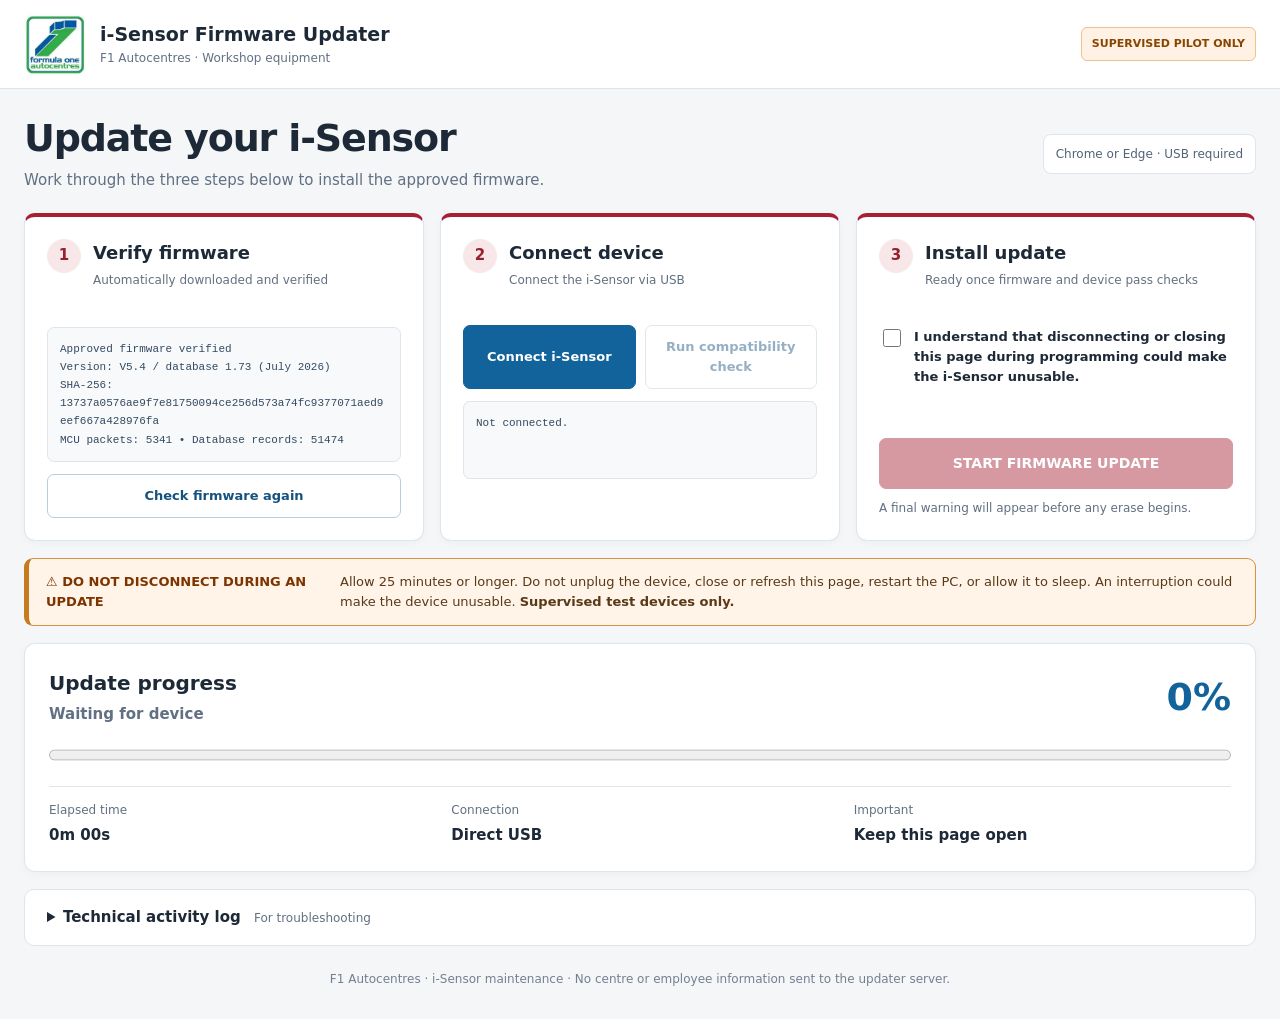
==== commit 7b194fb7: "Add F1 i-Sensor firmware updater v6" ====
--- a/isensor/index.html
+++ b/isensor/index.html
@@ -1,38 +1,13 @@
 <!doctype html>
-<html lang="en-GB">
-<head>
-<meta charset="utf-8">
-<meta name="viewport" content="width=device-width,initial-scale=1">
-<meta name="theme-color" content="#ffffff">
-<meta name="referrer" content="no-referrer">
-<title>i-Sensor Firmware Updater | F1 Autocentres</title>
-<link rel="manifest" href="./manifest.webmanifest">
-<link rel="stylesheet" href="./styles.css">
-</head>
-<body>
-<header class="top"><div class="wrap head">
-<div class="brand"><img class="logo" src="./f1-autocentres-logo.webp" alt="F1 Autocentres" width="62" height="67"><div><strong>i-Sensor Firmware Updater</strong><small>F1 Autocentres · Workshop equipment</small></div></div>
-<span class="chip">SUPERVISED PILOT ONLY</span>
-</div></header>
-<main class="wrap">
-<div class="intro"><div><h1>Update your i-Sensor</h1><p>Three simple steps to update your workshop device safely.</p></div><span class="browser">Chrome or Edge · USB required</span></div>
-<div class="steps" aria-label="Update steps">
-<section class="step-card"><span class="step-number">1</span><div><h2>Verify firmware</h2><p>Downloaded automatically and checked for integrity</p></div></section>
-<section class="step-card"><span class="step-number">2</span><div><h2>Connect device</h2><p>Connect via USB and run the compatibility check</p></div></section>
-<section class="step-card"><span class="step-number">3</span><div><h2>Install update</h2><p>Confirm the warning and start programming</p></div></section>
+<html lang="en-GB"><head><meta charset="utf-8"><meta name="viewport" content="width=device-width,initial-scale=1"><meta name="theme-color" content="#ffffff"><meta name="referrer" content="no-referrer"><title>i-Sensor Firmware Updater | F1 Autocentres</title><link rel="manifest" href="./manifest.webmanifest"><link rel="stylesheet" href="./styles.css"></head>
+<body><header class="top"><div class="wrap head"><div class="brand"><img class="logo" src="./f1-autocentres-logo.webp" alt="F1 Autocentres" width="62" height="67"><div><strong>i-Sensor Firmware Updater</strong><small>F1 Autocentres · Workshop equipment</small></div></div><span class="chip">SUPERVISED PILOT ONLY</span></div></header>
+<main class="wrap"><div class="intro"><div><h1>Update your i-Sensor</h1><p>Work through the three steps below to install the approved firmware.</p></div><span class="browser">Chrome or Edge · USB required</span></div>
+<div class="workflow">
+<section class="panel step-card"><div class="step-title"><span class="step-number">1</span><div><h2>Verify firmware</h2><p>Automatically downloaded and verified</p></div></div><pre id="prepared" class="readout" aria-live="polite">Checking approved firmware…</pre><div class="step-actions"><button id="reload" class="secondary">Check firmware again</button></div></section>
+<section class="panel step-card"><div class="step-title"><span class="step-number">2</span><div><h2>Connect device</h2><p>Connect the i-Sensor via USB</p></div></div><div class="step-actions connect-actions"><button id="connect">Connect i-Sensor</button><button id="preflight" class="secondary" disabled>Run compatibility check</button></div><pre id="device" class="readout" aria-live="polite">Not connected.</pre></section>
+<section class="panel step-card"><div class="step-title"><span class="step-number">3</span><div><h2>Install update</h2><p>Ready once firmware and device pass checks</p></div></div><label class="check"><input id="consent" type="checkbox"><span>I understand that disconnecting or closing this page during programming could make the i-Sensor unusable.</span></label><div class="step-actions"><button id="flash" class="primary" disabled>START FIRMWARE UPDATE</button></div><p class="hint">A final warning will appear before any erase begins.</p></section>
 </div>
-<div class="warning" role="alert"><strong>⚠ IMPORTANT — DO NOT DISCONNECT DURING AN UPDATE</strong><p>Programming may take <b>25 minutes or longer</b>. Do not unplug the i-Sensor, close or refresh this page, restart the PC, or allow the PC to sleep. An interrupted update may make the device unusable.</p><p><b>Supervised test devices only.</b> Not yet approved for general centre use.</p></div>
-<div class="workspace">
-<section class="panel operations">
-<h2>Device preparation</h2>
-<div class="mini-section"><div class="section-head"><h3>Firmware status</h3><button id="reload" class="secondary small">Check again</button></div><pre id="prepared" class="readout" aria-live="polite">Checking approved firmware…</pre></div>
-<div class="mini-section"><h3>Device connection</h3><div class="actions"><button id="connect">Connect i-Sensor</button><button id="preflight" class="secondary" disabled>Run compatibility check</button></div><pre id="device" class="readout" aria-live="polite">Not connected.</pre></div>
-<div class="mini-section install"><h3>Ready to update?</h3><label class="check"><input id="consent" type="checkbox"><span>I understand that disconnecting the device or closing this page during programming could make the i-Sensor unusable.</span></label><button id="flash" class="primary" disabled>START FIRMWARE UPDATE</button><p class="hint">A final confirmation warning will appear before any device memory is erased.</p></div>
-</section>
-<section class="panel monitor"><div class="monitor-head"><h2>Update progress</h2><strong id="pct">0%</strong></div><progress id="progress" value="0" max="100"></progress><p id="phase" aria-live="polite">Waiting for device</p><div class="metrics"><div><small>Elapsed time</small><strong id="elapsed">0m 00s</strong></div><div><small>Connection</small><strong>Direct USB</strong></div></div><div id="safety" class="activewarning" role="alert" hidden>⚠ UPDATE IN PROGRESS — DO NOT CLOSE, REFRESH OR UNPLUG.</div></section>
-</div>
+<div class="warning" role="alert"><strong>⚠ DO NOT DISCONNECT DURING AN UPDATE</strong><span>Allow 25 minutes or longer. Do not unplug the device, close or refresh this page, restart the PC, or allow it to sleep. An interruption could make the device unusable. <b>Supervised test devices only.</b></span></div>
+<section class="panel monitor"><div class="monitor-head"><div><h2>Update progress</h2><p id="phase" aria-live="polite">Waiting for device</p></div><strong id="pct">0%</strong></div><progress id="progress" value="0" max="100"></progress><div class="metrics"><div><small>Elapsed time</small><strong id="elapsed">0m 00s</strong></div><div><small>Connection</small><strong>Direct USB</strong></div><div><small>Important</small><strong>Keep this page open</strong></div></div><div id="safety" class="activewarning" role="alert" hidden>⚠ UPDATE IN PROGRESS — DO NOT CLOSE, REFRESH OR UNPLUG.</div></section>
 <details class="technical"><summary>Technical activity log <span>For troubleshooting</span></summary><div class="technical-inner"><div class="section-head"><p>Logs stay in your browser unless you save them.</p><button id="export" class="secondary small">Save log</button></div><pre id="log" class="log" aria-live="off"></pre></div></details>
-<footer>F1 Autocentres · i-Sensor maintenance · No centre or employee information sent to the updater server.</footer>
-</main>
-<script src="./updater.js" defer></script>
-</body></html>
+<footer>F1 Autocentres · i-Sensor maintenance · No centre or employee information sent to the updater server.</footer></main><script src="./updater.js" defer></script></body></html>
--- a/isensor/styles.css
+++ b/isensor/styles.css
@@ -1,8 +1,4 @@
-:root{color-scheme:light;--ink:#1d2937;--muted:#617082;--line:#dfe5ec;--red:#a52030;--blue:#12639c;--bg:#f4f6f8}
-*{box-sizing:border-box}body{margin:0;background:var(--bg);color:var(--ink);font:15px/1.55 system-ui,-apple-system,"Segoe UI",Arial,sans-serif}button,input{font:inherit}.wrap{max-width:1190px;margin:auto;padding:0 24px}.top{background:#fff;border-bottom:1px solid var(--line)}.head{min-height:88px;display:flex;align-items:center;justify-content:space-between;gap:20px}.brand{display:flex;align-items:center;gap:14px}.logo{width:62px;height:67px;object-fit:contain}.brand strong{display:block;font-size:19px}.brand small{display:block;font-size:12px;color:var(--muted)}.chip{padding:7px 10px;background:#fff1e4;border:1px solid #efc18c;color:#884500;border-radius:6px;font-size:11px;font-weight:800;white-space:nowrap}.intro{display:flex;justify-content:space-between;align-items:center;gap:16px;margin:30px 0 22px}.intro h1{font-size:clamp(28px,4vw,38px);line-height:1.2;letter-spacing:-.03em;margin:0 0 7px}.intro p{color:var(--muted);margin:0}.browser{background:white;border:1px solid var(--line);border-radius:8px;padding:10px 12px;color:#526376;font-size:12px;white-space:nowrap}
-.steps{display:grid;grid-template-columns:repeat(3,minmax(0,1fr));gap:12px;margin-bottom:20px}.step-card{display:flex;align-items:flex-start;gap:12px;background:#fff;border:1px solid var(--line);border-top:4px solid #ad2432;border-radius:10px;padding:18px 15px;min-height:114px}.step-number{display:grid;place-items:center;flex:0 0 34px;height:34px;border-radius:50%;background:#f8e7e9;color:#97202d;font-weight:900}.step-card h2{font-size:16px;margin:0 0 4px}.step-card p{font-size:12px;color:var(--muted);margin:0}
-.warning{background:#fff4e7;border:2px solid #c57b20;border-left-width:6px;border-radius:9px;padding:15px 19px;margin-bottom:20px}.warning strong{color:#7d3400;font-size:16px}.warning p{margin:7px 0 0;color:#52361d}
-.workspace{display:grid;grid-template-columns:minmax(0,1.25fr) minmax(320px,1fr);gap:18px;align-items:start}.panel{background:#fff;border:1px solid var(--line);border-radius:11px;padding:23px;box-shadow:0 2px 9px #1c293809}.panel>h2,.monitor-head h2{font-size:19px;margin:0}.mini-section{border-top:1px solid var(--line);padding-top:17px;margin-top:17px}.mini-section h3{font-size:15px;margin:0 0 12px}.section-head,.monitor-head{display:flex;align-items:center;justify-content:space-between;gap:12px}.section-head h3{margin:0}.readout{white-space:pre-wrap;overflow-wrap:anywhere;background:#f7f9fb;border:1px solid var(--line);border-radius:7px;color:#334a60;padding:13px;min-height:55px;max-height:180px;overflow:auto;font:12px/1.7 ui-monospace,Consolas,monospace;margin:12px 0 0}.actions{display:flex;gap:9px;flex-wrap:wrap}button{background:var(--blue);border:1px solid var(--blue);color:#fff;border-radius:7px;padding:11px 16px;cursor:pointer;font-size:13px;font-weight:750;min-height:43px}button:disabled{opacity:.45;cursor:not-allowed}button:hover:not(:disabled){filter:brightness(.92)}button.secondary{background:#fff;border-color:#b9cddd;color:#16527e}button.small{padding:7px 12px;min-height:35px;font-size:12px}button:focus-visible,input:focus-visible,summary:focus-visible{outline:3px solid #76b9ec;outline-offset:2px}.check{display:flex;align-items:flex-start;gap:10px;margin:12px 0 16px;font-weight:600;font-size:13px}.check input{width:18px;height:18px;flex:0 0 18px;margin-top:2px;accent-color:var(--blue)}.primary{background:var(--red);border-color:var(--red);width:100%;font-size:14px;padding:14px}.hint{font-size:12px;color:var(--muted);margin:9px 0 0}
-.monitor-head strong{font-size:32px;color:var(--blue);font-variant-numeric:tabular-nums}progress{display:block;width:100%;height:19px;margin:23px 0 13px;accent-color:#2076b3}#phase{font-weight:700;min-height:42px;margin:0 0 19px;overflow-wrap:anywhere}.metrics{display:flex;gap:20px;border-top:1px solid var(--line);padding-top:16px}.metrics>div{flex:1}.metrics small{display:block;color:var(--muted);font-size:12px}.metrics strong{display:block;margin-top:4px}.activewarning{background:#fff0ed;border:2px solid #b3261e;color:#861713;border-radius:7px;padding:14px;margin-top:20px;font-weight:900}[hidden]{display:none!important}
-.technical{margin-top:18px;background:white;border:1px solid var(--line);border-radius:10px;overflow:hidden}.technical summary{cursor:pointer;padding:17px 22px;font-weight:750}.technical summary span{font-weight:400;font-size:12px;color:var(--muted);margin-left:8px}.technical-inner{border-top:1px solid var(--line);padding:18px 22px}.technical-inner p{margin:0;color:var(--muted);font-size:12px}.log{white-space:pre-wrap;overflow-wrap:anywhere;max-height:340px;min-height:130px;overflow:auto;background:#f7f9fb;border:1px solid var(--line);border-radius:7px;padding:13px;color:#334a60;font:12px/1.65 ui-monospace,Consolas,monospace}footer{text-align:center;color:#738091;font-size:12px;padding:24px 0 30px}
-@media(max-width:900px){.workspace{grid-template-columns:1fr}}@media(max-width:680px){.steps{grid-template-columns:1fr}.step-card{min-height:0}.intro{display:block}.browser{display:inline-block;margin-top:13px}.head{min-height:78px}.logo{width:48px;height:52px}.brand strong{font-size:15px}.chip{font-size:9px}.wrap{padding:0 15px}.panel{padding:18px}.actions button{flex:1 1 100%}}+:root{color-scheme:light;--ink:#1d2937;--muted:#617082;--line:#dfe5ec;--red:#a52030;--blue:#12639c;--bg:#f4f6f8}*{box-sizing:border-box}body{margin:0;background:var(--bg);color:var(--ink);font:15px/1.55 system-ui,-apple-system,"Segoe UI",Arial,sans-serif}button,input{font:inherit}.wrap{max-width:1330px;margin:auto;padding:0 24px}.top{background:#fff;border-bottom:1px solid var(--line)}.head{min-height:88px;display:flex;align-items:center;justify-content:space-between;gap:20px}.brand{display:flex;align-items:center;gap:14px}.logo{width:62px;height:67px;object-fit:contain}.brand strong{display:block;font-size:19px}.brand small{display:block;font-size:12px;color:var(--muted)}.chip{padding:7px 10px;background:#fff1e4;border:1px solid #efc18c;color:#884500;border-radius:6px;font-size:11px;font-weight:800;white-space:nowrap}.intro{display:flex;justify-content:space-between;align-items:center;gap:16px;margin:27px 0 21px}.intro h1{font-size:clamp(28px,4vw,38px);line-height:1.2;letter-spacing:-.03em;margin:0 0 7px}.intro p{color:var(--muted);margin:0}.browser{background:white;border:1px solid var(--line);border-radius:8px;padding:10px 12px;color:#526376;font-size:12px;white-space:nowrap}
+.workflow{display:grid;grid-template-columns:repeat(3,minmax(0,1fr));gap:16px;align-items:stretch;margin-bottom:17px}.panel{background:#fff;border:1px solid var(--line);border-radius:11px;padding:22px;box-shadow:0 2px 9px #1c293809}.step-card{border-top:4px solid var(--red);display:flex;flex-direction:column;min-width:0;min-height:310px}.step-title{display:flex;gap:12px;align-items:flex-start;min-height:76px}.step-number{display:grid;place-items:center;flex:0 0 34px;height:34px;border-radius:50%;background:#f8e7e9;color:#97202d;font-weight:900}.step-title h2{font-size:18px;margin:0 0 4px}.step-title p{font-size:12px;color:var(--muted);margin:0}.readout{white-space:pre-wrap;overflow-wrap:anywhere;background:#f7f9fb;border:1px solid var(--line);border-radius:7px;color:#334a60;padding:12px;min-height:78px;max-height:165px;overflow:auto;font:11px/1.65 ui-monospace,Consolas,monospace;margin:12px 0}.step-actions{display:flex;gap:9px;flex-wrap:wrap;margin-top:auto}.step-actions button{flex:1 1 auto}.connect-actions{margin-top:10px}.connect-actions button{flex:1 1 150px}.check{display:flex;align-items:flex-start;gap:10px;font-weight:600;font-size:13px;margin:12px 0 16px}.check input{width:18px;height:18px;flex:0 0 18px;margin-top:2px;accent-color:var(--blue)}button{background:var(--blue);border:1px solid var(--blue);color:#fff;border-radius:7px;padding:11px 14px;cursor:pointer;font-size:13px;font-weight:750;min-height:43px}button:disabled{opacity:.45;cursor:not-allowed}button:hover:not(:disabled){filter:brightness(.92)}button.secondary{background:#fff;border-color:#b9cddd;color:#16527e}button.small{padding:7px 12px;min-height:35px;font-size:12px}button:focus-visible,input:focus-visible,summary:focus-visible{outline:3px solid #76b9ec;outline-offset:2px}.primary{background:var(--red);border-color:var(--red);width:100%;font-size:14px;padding:14px}.hint{font-size:12px;color:var(--muted);margin:10px 0 0}
+.warning{display:flex;gap:14px;align-items:flex-start;background:#fff4e7;border:1px solid #d4933d;border-left:5px solid #c57b20;border-radius:9px;padding:13px 17px;margin-bottom:17px;color:#593918;font-size:13px}.warning strong{flex:0 0 280px;color:#7d3400;font-size:13px}.monitor{padding:24px}.monitor-head{display:flex;align-items:center;justify-content:space-between;gap:12px}.monitor-head h2{font-size:20px;margin:0}.monitor-head strong{font-size:38px;color:var(--blue);font-variant-numeric:tabular-nums}#phase{font-weight:650;margin:4px 0 0;color:var(--muted);overflow-wrap:anywhere}progress{display:block;width:100%;height:22px;margin:17px 0 20px;accent-color:#2076b3}.metrics{display:flex;gap:25px;border-top:1px solid var(--line);padding-top:14px}.metrics>div{flex:1}.metrics small{display:block;color:var(--muted);font-size:12px}.metrics strong{display:block;margin-top:4px}.activewarning{background:#fff0ed;border:2px solid #b3261e;color:#861713;border-radius:7px;padding:14px;margin-top:20px;font-weight:900}[hidden]{display:none!important}.technical{margin-top:17px;background:white;border:1px solid var(--line);border-radius:10px;overflow:hidden}.technical summary{cursor:pointer;padding:16px 22px;font-weight:750}.technical summary span{font-weight:400;font-size:12px;color:var(--muted);margin-left:8px}.technical-inner{border-top:1px solid var(--line);padding:18px 22px}.section-head{display:flex;justify-content:space-between;align-items:center;gap:12px}.technical-inner p{margin:0;color:var(--muted);font-size:12px}.log{white-space:pre-wrap;overflow-wrap:anywhere;max-height:340px;min-height:130px;overflow:auto;background:#f7f9fb;border:1px solid var(--line);border-radius:7px;padding:13px;color:#334a60;font:12px/1.65 ui-monospace,Consolas,monospace}footer{text-align:center;color:#738091;font-size:12px;padding:24px 0 30px}
+@media(max-width:1050px){.workflow{grid-template-columns:1fr 1fr}.step-card{min-height:260px}.warning{display:block}.warning strong{display:block;margin-bottom:6px}}@media(max-width:680px){.workflow{grid-template-columns:1fr}.step-card{min-height:0}.intro{display:block}.browser{display:inline-block;margin-top:13px}.head{min-height:78px}.logo{width:48px;height:52px}.brand strong{font-size:15px}.chip{font-size:9px}.wrap{padding:0 15px}.panel{padding:18px}.metrics{flex-wrap:wrap}}
